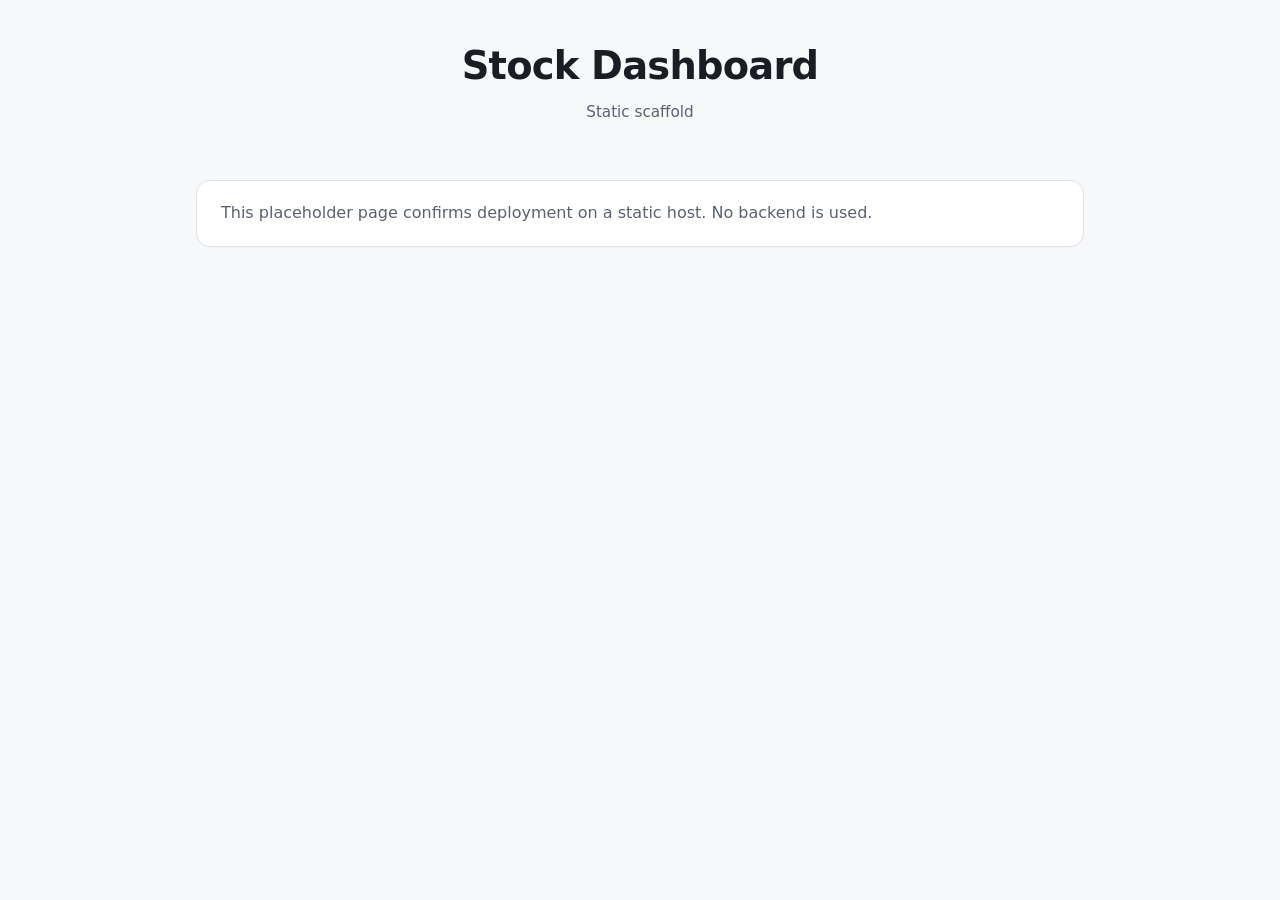
==== index.html @ f78e385e "feat: consolidate worktree artifacts into hermes branch" ====
<!doctype html>
<html lang="en-US">
  <head>
    <meta charset="utf-8" />
    <meta name="viewport" content="width=device-width, initial-scale=1" />
    <title>Stock Dashboard</title>
    <link rel="stylesheet" href="style.css" />
  </head>
  <body>
    <header class="masthead">
      <h1>Stock Dashboard</h1>
      <p class="subtitle">Static scaffold</p>
    </header>

    <main class="container">
      <section class="card">
        <p class="placeholder">
          This placeholder page confirms deployment on a static host. No backend is used.
        </p>
      </section>
    </main>

    <script src="app.js"></script>
  </body>
</html>
---- style.css ----
:root {
  --bg: #f6f8fa;
  --text: #1a1d23;
  --subtle: #5a6270;
  --muted: #9ca3af;
  --line: #dde2e8;
  --accent: #2563eb;
  --accent-2: #0ea5e9;
}

* {
  box-sizing: border-box;
}

html,
body {
  margin: 0;
  padding: 0;
}

body {
  font-family: ui-sans-serif, system-ui, -apple-system, Segoe UI, Roboto, Helvetica, Arial, "Apple Color Emoji", "Segoe UI Emoji";
  background: var(--bg);
  color: var(--text);
  line-height: 1.55;
}

.masthead {
  padding: 2.25rem 1rem 1.5rem;
  text-align: center;
}

.masthead h1 {
  margin: 0;
  font-size: clamp(1.6rem, 4vw, 2.4rem);
  letter-spacing: -0.02em;
}

.subtitle {
  margin-top: 0.35rem;
  color: var(--subtle);
  font-size: 0.95rem;
}

.container {
  padding: 1rem 1rem 3.5rem;
  max-width: 920px;
  margin: 0 auto;
}

.card {
  background: #ffffff;
  border: 1px solid var(--line);
  border-radius: 14px;
  padding: 1.25rem 1.5rem;
  box-shadow: 0 1px 0 rgba(0, 0, 0, 0.02);
}

.placeholder {
  color: var(--subtle);
  margin: 0;
}

@media (prefers-color-scheme: dark) {
  :root {
    --bg: #0b0f14;
    --text: #e6e8ee;
    --subtle: #b8c0cc;
    --muted: #7a8697;
    --line: #1c2430;
    --accent: #60a5fa;
    --accent-2: #22d3ee;
  }

  .card {
    background: #0f131a;
  }
}
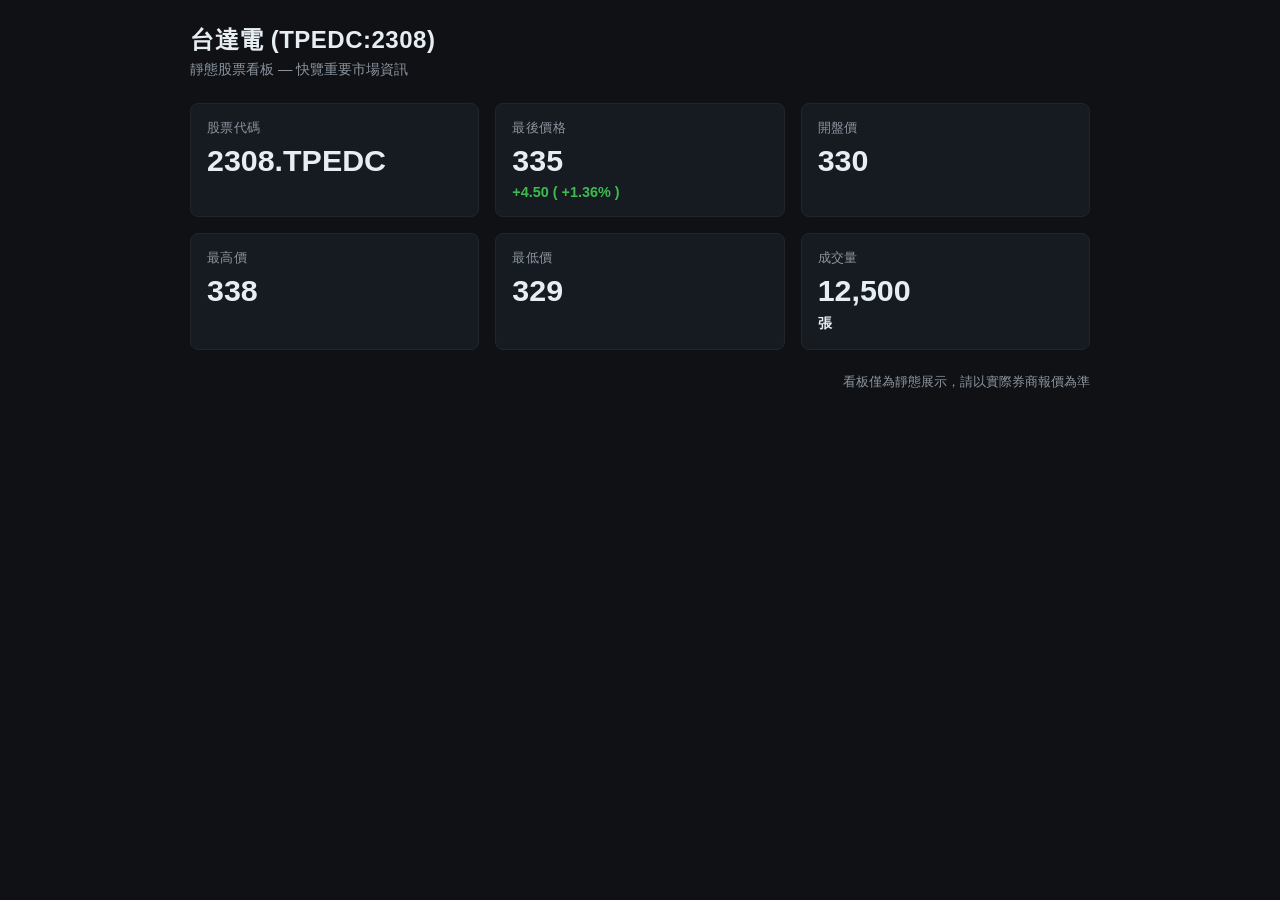
==== commit 94c6f9b3: "feat: add TPEDC:2308 stock dashboard with clean CSS" ====
--- a/index.html
+++ b/index.html
@@ -1,25 +1,146 @@
-<!doctype html>
-<html lang="en-US">
-  <head>
-    <meta charset="utf-8" />
-    <meta name="viewport" content="width=device-width, initial-scale=1" />
-    <title>Stock Dashboard</title>
-    <link rel="stylesheet" href="style.css" />
-  </head>
-  <body>
-    <header class="masthead">
-      <h1>Stock Dashboard</h1>
-      <p class="subtitle">Static scaffold</p>
+<!DOCTYPE html>
+<html lang="zh-Hant">
+<head>
+  <meta charset="UTF-8" />
+  <meta name="viewport" content="width=device-width, initial-scale=1" />
+  <title>TPEDC:2308 — 台達電股票看板</title>
+  <style>
+    :root {
+      --bg: #0f1115;
+      --card: #161b22;
+      --border: #21262d;
+      --fg: #e6edf3;
+      --muted: #8b949e;
+      --accent: #2f81f7;
+      --positive: #3fb950;
+      --negative: #f85149;
+    }
+
+    * {
+      margin: 0;
+      padding: 0;
+      box-sizing: border-box;
+    }
+
+    body {
+      background: var(--bg);
+      color: var(--fg);
+      font-family: -apple-system, BlinkMacSystemFont, "Segoe UI", "Noto Sans TC", "Microsoft JhengHei", sans-serif;
+      padding: 24px;
+    }
+
+    .container {
+      max-width: 900px;
+      margin: 0 auto;
+    }
+
+    header {
+      margin-bottom: 24px;
+    }
+
+    h1 {
+      font-size: 1.5rem;
+      letter-spacing: 0.5px;
+    }
+
+    .subtitle {
+      color: var(--muted);
+      font-size: 0.9rem;
+      margin-top: 4px;
+    }
+
+    .grid {
+      display: grid;
+      grid-template-columns: repeat(auto-fit, minmax(240px, 1fr));
+      gap: 16px;
+    }
+
+    .card {
+      background: var(--card);
+      border: 1px solid var(--border);
+      border-radius: 8px;
+      padding: 16px;
+    }
+
+    .label {
+      color: var(--muted);
+      font-size: 0.8rem;
+      text-transform: uppercase;
+      letter-spacing: 0.4px;
+    }
+
+    .value {
+      font-size: 1.9rem;
+      font-weight: 700;
+      margin-top: 6px;
+    }
+
+    .delta {
+      font-size: 0.9rem;
+      margin-top: 6px;
+      font-weight: 600;
+    }
+
+    .delta.up {
+      color: var(--positive);
+    }
+
+    .delta.down {
+      color: var(--negative);
+    }
+
+    footer {
+      margin-top: 24px;
+      color: var(--muted);
+      font-size: 0.8rem;
+      text-align: right;
+    }
+  </style>
+</head>
+<body>
+  <main class="container">
+    <header>
+      <h1>台達電 (TPEDC:2308)</h1>
+      <p class="subtitle">靜態股票看板 — 快覽重要市場資訊</p>
     </header>
 
-    <main class="container">
-      <section class="card">
-        <p class="placeholder">
-          This placeholder page confirms deployment on a static host. No backend is used.
-        </p>
-      </section>
-    </main>
+    <section class="grid" aria-label="基本資訊">
+      <div class="card">
+        <div class="label">股票代碼</div>
+        <div class="value">2308.TPEDC</div>
+      </div>
 
-    <script src="app.js"></script>
-  </body>
+      <div class="card">
+        <div class="label">最後價格</div>
+        <div class="value">335</div>
+        <div class="delta up">+4.50 ( +1.36% )</div>
+      </div>
+
+      <div class="card">
+        <div class="label">開盤價</div>
+        <div class="value">330</div>
+      </div>
+
+      <div class="card">
+        <div class="label">最高價</div>
+        <div class="value">338</div>
+      </div>
+
+      <div class="card">
+        <div class="label">最低價</div>
+        <div class="value">329</div>
+      </div>
+
+      <div class="card">
+        <div class="label">成交量</div>
+        <div class="value">12,500</div>
+        <div class="delta">張</div>
+      </div>
+    </section>
+
+    <footer>
+      看板僅為靜態展示，請以實際券商報價為準
+    </footer>
+  </main>
+</body>
 </html>
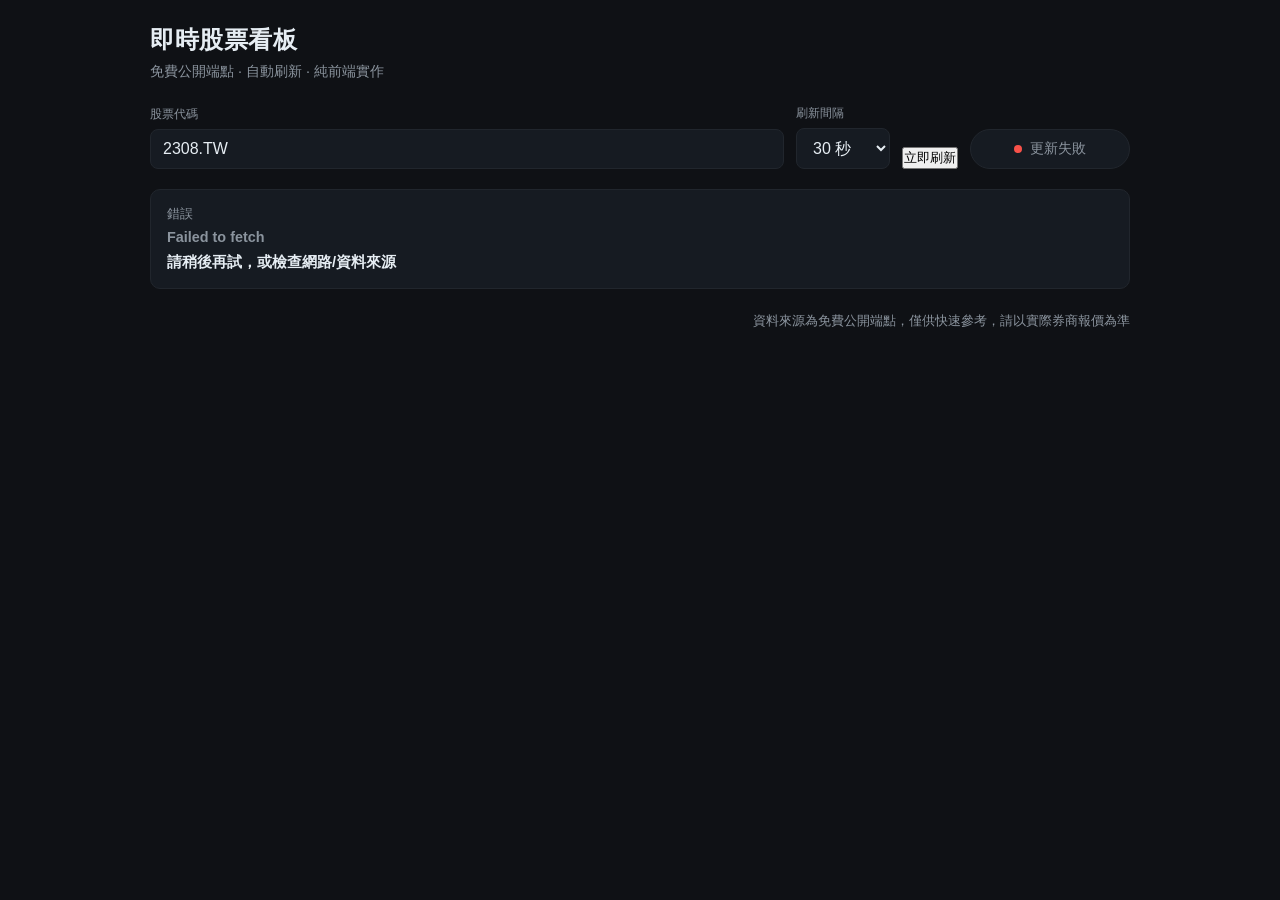
==== commit 7666f1eb: "feat: add live stock quotes and auto refresh to stock board - support pure frontend Yahoo Finance v8" ====
--- a/index.html
+++ b/index.html
@@ -3,7 +3,7 @@
 <head>
   <meta charset="UTF-8" />
   <meta name="viewport" content="width=device-width, initial-scale=1" />
-  <title>TPEDC:2308 — 台達電股票看板</title>
+  <title>即時股票看板</title>
   <style>
     :root {
       --bg: #0f1115;
@@ -30,7 +30,7 @@
     }
 
     .container {
-      max-width: 900px;
+      max-width: 980px;
       margin: 0 auto;
     }
 
@@ -46,39 +46,108 @@
     .subtitle {
       color: var(--muted);
       font-size: 0.9rem;
-      margin-top: 4px;
+      margin-top: 6px;
+    }
+
+    .toolbar {
+      display: grid;
+      grid-template-columns: 1fr auto auto auto;
+      gap: 12px;
+      align-items: end;
+      margin: 16px 0 20px;
+    }
+
+    @media (max-width: 720px) {
+      .toolbar {
+        grid-template-columns: 1fr;
+      }
+    }
+
+    .field {
+      display: flex;
+      flex-direction: column;
+      gap: 6px;
+    }
+
+    .field label {
+      color: var(--muted);
+      font-size: 0.78rem;
+    }
+
+    .field input,
+    .field select {
+      background: var(--card);
+      color: var(--fg);
+      border: 1px solid var(--border);
+      border-radius: 8px;
+      padding: 10px 12px;
+      font: inherit;
+    }
+
+    .pill {
+      display: inline-flex;
+      align-items: center;
+      gap: 8px;
+      background: var(--card);
+      border: 1px solid var(--border);
+      border-radius: 999px;
+      padding: 10px 14px;
+      font-size: 0.85rem;
+      color: var(--muted);
+      min-width: 160px;
+      justify-content: center;
+    }
+
+    .pill .dot {
+      width: 8px;
+      height: 8px;
+      border-radius: 50%;
+      background: var(--muted);
+    }
+
+    .pill.ok .dot {
+      background: var(--positive);
+    }
+
+    .pill.err .dot {
+      background: var(--negative);
     }
 
     .grid {
       display: grid;
-      grid-template-columns: repeat(auto-fit, minmax(240px, 1fr));
+      grid-template-columns: repeat(auto-fit, minmax(220px, 1fr));
       gap: 16px;
     }
 
     .card {
       background: var(--card);
       border: 1px solid var(--border);
-      border-radius: 8px;
+      border-radius: 10px;
       padding: 16px;
+      transition: transform .08s ease;
+    }
+
+    .card.loading {
+      opacity: .85;
     }
 
     .label {
       color: var(--muted);
       font-size: 0.8rem;
-      text-transform: uppercase;
-      letter-spacing: 0.4px;
+      letter-spacing: 0.3px;
     }
 
     .value {
       font-size: 1.9rem;
+      font-weight: 800;
+      margin-top: 6px;
+      word-break: break-word;
+    }
+
+    .delta {
+      font-size: 0.92rem;
+      margin-top: 8px;
       font-weight: 700;
-      margin-top: 6px;
-    }
-
-    .delta {
-      font-size: 0.9rem;
-      margin-top: 6px;
-      font-weight: 600;
     }
 
     .delta.up {
@@ -87,6 +156,11 @@
 
     .delta.down {
       color: var(--negative);
+    }
+
+    .empty {
+      color: var(--muted);
+      font-size: 0.9rem;
     }
 
     footer {
@@ -100,47 +174,252 @@
 <body>
   <main class="container">
     <header>
-      <h1>台達電 (TPEDC:2308)</h1>
-      <p class="subtitle">靜態股票看板 — 快覽重要市場資訊</p>
+      <h1>即時股票看板</h1>
+      <p class="subtitle">免費公開端點 · 自動刷新 · 純前端實作</p>
     </header>
 
-    <section class="grid" aria-label="基本資訊">
-      <div class="card">
-        <div class="label">股票代碼</div>
-        <div class="value">2308.TPEDC</div>
+    <section class="toolbar" aria-label="控制列">
+      <div class="field">
+        <label for="symbol">股票代碼</label>
+        <input id="symbol" type="text" value="2308.TW" placeholder="例如 2330.TW、AAPL" />
       </div>
 
-      <div class="card">
-        <div class="label">最後價格</div>
-        <div class="value">335</div>
-        <div class="delta up">+4.50 ( +1.36% )</div>
+      <div class="field">
+        <label for="interval">刷新間隔</label>
+        <select id="interval">
+          <option value="10000">10 秒</option>
+          <option value="30000" selected>30 秒</option>
+          <option value="60000">60 秒</option>
+          <option value="120000">120 秒</option>
+          <option value="300000">300 秒</option>
+        </select>
       </div>
 
-      <div class="card">
-        <div class="label">開盤價</div>
-        <div class="value">330</div>
-      </div>
-
-      <div class="card">
-        <div class="label">最高價</div>
-        <div class="value">338</div>
-      </div>
-
-      <div class="card">
-        <div class="label">最低價</div>
-        <div class="value">329</div>
-      </div>
-
-      <div class="card">
-        <div class="label">成交量</div>
-        <div class="value">12,500</div>
-        <div class="delta">張</div>
+      <button id="refreshNow" type="button">立即刷新</button>
+
+      <div id="status" class="pill" title="更新狀態">
+        <span class="dot"></span>
+        <span id="statusText">初始化</span>
       </div>
     </section>
 
+    <section class="grid" id="quotes" aria-label="股票資訊" aria-live="polite">
+      <div class="card loading">
+        <div class="label">狀態</div>
+        <div class="value empty">載入中…</div>
+        <div class="delta" id="loadMsg">首次取得報價中</div>
+      </div>
+    </section>
+
     <footer>
-      看板僅為靜態展示，請以實際券商報價為準
+      資料來源為免費公開端點，僅供快速參考，請以實際券商報價為準
     </footer>
   </main>
+
+  <script>
+    const qs = (sel, ctx = document) => ctx.querySelector(sel);
+    const qsa = (sel, ctx = document) => [...ctx.querySelectorAll(sel)];
+
+    const state = {
+      symbol: '2308.TW',
+      timer: null,
+      updatedAt: null,
+    };
+
+    const $symbol = qs('#symbol');
+    const $interval = qs('#interval');
+    const $refreshNow = qs('#refreshNow');
+    const $status = qs('#status');
+    const $statusText = qs('#statusText');
+    const $quotes = qs('#quotes');
+    const $loadMsg = qs('#loadMsg');
+
+    function setStatus(kind, text) {
+      $status.classList.remove('ok', 'err');
+      if (kind) $status.classList.add(kind);
+      $statusText.textContent = text;
+    }
+
+    function storage(key, value) {
+      try {
+        if (typeof value === 'undefined') {
+          const raw = localStorage.getItem(key);
+          return raw ? JSON.parse(raw) : null;
+        }
+        localStorage.setItem(key, JSON.stringify(value));
+      } catch (_err) {
+        // ignore private mode / storage unavailable
+      }
+    }
+
+    function symbolNormalize(sym) {
+      const raw = String(sym || '').trim();
+      if (!raw) return '2308.TW';
+      const upper = raw.toUpperCase();
+      if (/^\d{4}$/.test(upper)) return upper + '.TW';
+      return upper;
+    }
+
+    function n(n, fallback = '--') {
+      if (n === null || n === undefined || Number.isNaN(n)) return fallback;
+      if (Number.isInteger(n)) return n.toLocaleString('zh-TW');
+      return n.toLocaleString('zh-TW', { maximumFractionDigits: 2 });
+    }
+
+    function pct(n) {
+      if (n === null || n === undefined || Number.isNaN(n)) return '--';
+      const sign = n > 0 ? '+' : '';
+      return `${sign}${n.toFixed(2)}%`;
+    }
+
+    function deltaClass(n) {
+      if (n === null || n === undefined || Number.isNaN(n)) return '';
+      return n > 0 ? 'up' : n < 0 ? 'down' : '';
+    }
+
+    function timeLabel(ms) {
+      if (!ms) return '--';
+      const d = new Date(ms);
+      const pad = (v) => String(v).padStart(2, '0');
+      return `${d.getFullYear()}-${pad(d.getMonth() + 1)}-${pad(d.getDate())} ${pad(d.getHours())}:${pad(d.getMinutes())}:${pad(d.getSeconds())}`;
+    }
+
+    function card(label, valueHtml, extraHtml = '', isLoading = false) {
+      const cardEl = document.createElement('div');
+      cardEl.className = 'card' + (isLoading ? ' loading' : '');
+      cardEl.innerHTML = `
+        <div class="label">${label}</div>
+        <div class="value" id="${label}-value">${valueHtml}</div>
+        ${extraHtml ? `<div class="delta">${extraHtml}</div>` : ''}
+      `;
+      return cardEl;
+    }
+
+    function renderError(err) {
+      qsa('.card', $quotes).forEach(el => el.remove());
+      const label = document.createElement('div');
+      label.className = 'label';
+      label.textContent = '錯誤';
+      const value = document.createElement('div');
+      value.className = 'value empty';
+      value.textContent = err.message || '讀取失敗';
+      const delta = document.createElement('div');
+      delta.className = 'delta';
+      delta.textContent = '請稍後再試，或檢查網路/資料來源';
+      const wrap = document.createElement('div');
+      wrap.className = 'card';
+      wrap.appendChild(label);
+      wrap.appendChild(value);
+      wrap.appendChild(delta);
+      $quotes.appendChild(wrap);
+    }
+
+    function render(data) {
+      qsa('.card', $quotes).forEach(el => el.remove());
+      const q = data?.quoteResponse?.result?.[0];
+      if (!q) {
+        renderError(new Error('找不到報價結果'));
+        return;
+      }
+
+      const price = q.regularMarketPrice ?? q.previousClose ?? null;
+      const change = q.regularMarketChange ?? null;
+      const changePct = q.regularMarketChangePercent ?? null;
+      const prev = q.previousClose ?? null;
+      const open = q.regularMarketOpen ?? null;
+      const high = q.regularMarketDayHigh ?? q.regularMarketHigh ?? null;
+      const low = q.regularMarketDayLow ?? q.regularMarketLow ?? null;
+      const volume = q.regularMarketVolume ?? null;
+      const time = q.regularMarketTime ? q.regularMarketTime * 1000 : null;
+
+      $quotes.appendChild(card('股票代碼', data.symbol || state.symbol, '', false));
+      $quotes.appendChild(card('最後價格', n(price, '--'), changeHtml(change, changePct), false));
+      if (open !== null) $quotes.appendChild(card('開盤價', n(open), '', false));
+      if (high !== null) $quotes.appendChild(card('最高價', n(high), '', false));
+      if (low !== null) $quotes.appendChild(card('最低價', n(low), '', false));
+      if (volume !== null) $quotes.appendChild(card('成交量', n(volume) + ' 張', '', false));
+      if (time) {
+        $quotes.appendChild(card('報價時間', timeLabel(time), '', false));
+      }
+
+      const updatedLabel = document.createElement('div');
+      updatedLabel.className = 'card';
+      updatedLabel.innerHTML = `<div class="label">最後更新</div><div class="value empty">${timeLabel(time)}</div>`;
+      $quotes.appendChild(updatedLabel);
+    }
+
+    function changeHtml(raw, pctVal) {
+      if (raw === null || raw === undefined || Number.isNaN(raw) || pctVal === null || Number.isNaN(pctVal)) return '--';
+      const cls = deltaClass(pctVal);
+      return `<span class="delta ${cls}" aria-label="${pct(pctVal)}">${raw >= 0 ? '+' : ''}${n(raw)} ( ${pct(pctVal)} )</span>`;
+    }
+
+    async function fetchStock(symbol) {
+      const url = `https://query1.finance.yahoo.com/v8/finance/chart/${encodeURIComponent(symbol)}?interval=1d&range=2d&lang=zh-Hant-TW&region=TW`;
+      const res = await fetch(url, { mode: 'cors' });
+      if (!res.ok) throw new Error(`HTTP ${res.status}: ${res.statusText}`);
+      const text = await res.text();
+      return JSON.parse(text);
+    }
+
+    async function load(symbol) {
+      state.symbol = symbolNormalize(symbol);
+      $quotes.innerHTML = '<div class="card loading"><div class="value empty">載入中…</div></div>';
+      setStatus('', '更新中');
+      try {
+        const data = await fetchStock(state.symbol);
+        render(data);
+        state.updatedAt = Date.now();
+        setStatus('ok', `已更新 ${timeLabel(state.updatedAt).split(' ')[1]}`);
+      } catch (err) {
+        console.error(err);
+        setStatus('err', '更新失敗');
+        renderError(err instanceof Error ? err : new Error(String(err)));
+      }
+    }
+
+    async function refresh() {
+      await load($symbol.value);
+    }
+
+    function schedule(ms) {
+      if (state.timer) clearInterval(state.timer);
+      state.timer = setInterval(refresh, ms);
+    }
+
+    function bind() {
+      $symbol.value = storage('symbol') || '2308.TW';
+      const savedInterval = storage('interval');
+      if (savedInterval && [...$interval.options].some(o => Number(o.value) === Number(savedInterval))) {
+        $interval.value = String(savedInterval);
+      }
+
+      const next = async () => {
+        storage('symbol', $symbol.value);
+        if (state.timer) clearInterval(state.timer);
+        schedule(Number($interval.value));
+        const sym = symbolNormalize($symbol.value);
+        storage('symbol', sym);
+        await refresh();
+      };
+
+      $symbol.addEventListener('change', next);
+      $symbol.addEventListener('keydown', (e) => {
+        if (e.key === 'Enter') next();
+      });
+      $interval.addEventListener('change', () => {
+        storage('interval', Number($interval.value));
+        schedule(Number($interval.value));
+      });
+      $refreshNow.addEventListener('click', () => refresh());
+
+      const sym = symbolNormalize($symbol.value);
+      storage('symbol', sym);
+      schedule(Number($interval.value));
+      refresh();
+    }
+
+    bind();
+  </script>
 </body>
 </html>
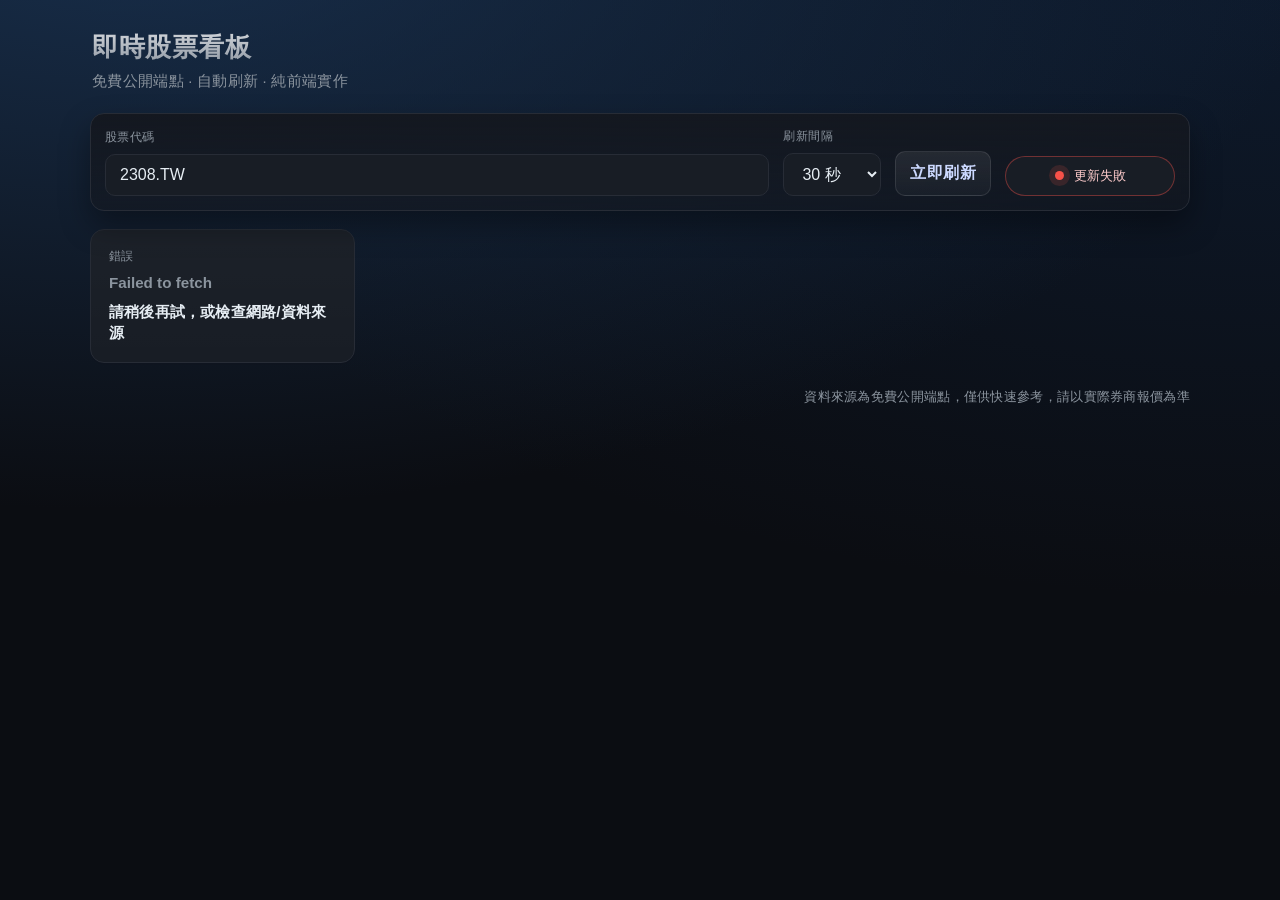
==== commit 38409a75: "feat: add TWSE stock info fallback for index page" ====
--- a/index.html
+++ b/index.html
@@ -6,14 +6,23 @@
   <title>即時股票看板</title>
   <style>
     :root {
-      --bg: #0f1115;
-      --card: #161b22;
-      --border: #21262d;
+      --bg: #0b0d12;
+      --surface: #181d25;
+      --surface-2: #1f2530;
+      --border: #272c36;
+      --border-subtle: #1e232a;
       --fg: #e6edf3;
+      --fg-secondary: #c9d1d9;
       --muted: #8b949e;
       --accent: #2f81f7;
+      --accent-2: #388bfd33;
       --positive: #3fb950;
       --negative: #f85149;
+      --shadow: 0 14px 30px rgba(0, 0, 0, .35);
+      --radius: 14px;
+      --radius-sm: 10px;
+      --max-width: 1100px;
+      --gap: 14px;
     }
 
     * {
@@ -22,132 +31,223 @@
       box-sizing: border-box;
     }
 
+    html {
+      scroll-behavior: smooth;
+    }
+
     body {
-      background: var(--bg);
+      background:
+        radial-gradient(1200px 600px at 10% -10%, #1b375acc, transparent),
+        radial-gradient(1200px 600px at 100% 0%, #12335f55, transparent),
+        var(--bg);
       color: var(--fg);
       font-family: -apple-system, BlinkMacSystemFont, "Segoe UI", "Noto Sans TC", "Microsoft JhengHei", sans-serif;
-      padding: 24px;
+      padding: 22px;
+      min-height: 100dvh;
     }
 
     .container {
-      max-width: 980px;
+      max-width: var(--max-width);
       margin: 0 auto;
     }
 
     header {
-      margin-bottom: 24px;
+      margin: 10px 2px 22px;
     }
 
     h1 {
-      font-size: 1.5rem;
-      letter-spacing: 0.5px;
+      font-size: 1.6rem;
+      line-height: 1.25;
+      letter-spacing: 0.6px;
+      background: linear-gradient(180deg, #ffffffcc, #ffffff88);
+      -webkit-background-clip: text;
+      background-clip: text;
+      color: transparent;
     }
 
     .subtitle {
       color: var(--muted);
-      font-size: 0.9rem;
-      margin-top: 6px;
+      font-size: 0.92rem;
+      margin-top: 8px;
+      letter-spacing: 0.3px;
     }
 
     .toolbar {
       display: grid;
-      grid-template-columns: 1fr auto auto auto;
-      gap: 12px;
+      grid-template-columns: 1.1fr repeat(2, auto) auto;
+      gap: var(--gap);
       align-items: end;
-      margin: 16px 0 20px;
-    }
-
-    @media (max-width: 720px) {
+      margin: 18px 0 18px;
+      padding: 14px;
+      background: linear-gradient(180deg, #141820, #14182099);
+      border: 1px solid var(--border);
+      border-radius: var(--radius);
+      box-shadow: var(--shadow);
+      backdrop-filter: blur(4px);
+    }
+
+    @media (max-width: 820px) {
+      body { padding: 14px; }
+      .toolbar {
+        grid-template-columns: 1fr 1fr;
+      }
+      .toolbar :nth-child(1) { grid-column: 1 / -1; }
+      .toolbar :nth-child(2) { grid-column: 1; }
+      .toolbar :nth-child(3) { grid-column: 1; }
+      .toolbar :nth-child(4) { grid-column: 1 / -1; justify-self: start; }
+    }
+
+    @media (max-width: 420px) {
       .toolbar {
         grid-template-columns: 1fr;
       }
+      .toolbar > * { grid-column: 1 / -1; }
     }
 
     .field {
       display: flex;
       flex-direction: column;
-      gap: 6px;
+      gap: 8px;
     }
 
     .field label {
       color: var(--muted);
-      font-size: 0.78rem;
+      font-size: 0.75rem;
+      letter-spacing: 0.4px;
+      text-transform: uppercase;
     }
 
     .field input,
     .field select {
-      background: var(--card);
+      background: var(--surface);
       color: var(--fg);
       border: 1px solid var(--border);
-      border-radius: 8px;
-      padding: 10px 12px;
+      border-radius: var(--radius-sm);
+      padding: 11px 14px;
       font: inherit;
+      min-width: 0;
+      outline: none;
+      transition: .15s border-color, .15s box-shadow, .15s background;
+    }
+
+    .field input::placeholder {
+      color: var(--muted);
+      opacity: .85;
+    }
+
+    .field input:focus,
+    .field select:focus {
+      border-color: #ffffff30;
+      box-shadow: 0 0 0 4px var(--accent-2);
+      background: #1a2030;
     }
 
     .pill {
       display: inline-flex;
       align-items: center;
-      gap: 8px;
-      background: var(--card);
+      gap: 10px;
+      background: var(--surface);
       border: 1px solid var(--border);
       border-radius: 999px;
       padding: 10px 14px;
-      font-size: 0.85rem;
+      font-size: 0.84rem;
       color: var(--muted);
-      min-width: 160px;
+      min-width: 170px;
       justify-content: center;
+      user-select: none;
+      white-space: nowrap;
+      transition: .2s border-color, .2s color;
     }
 
     .pill .dot {
-      width: 8px;
-      height: 8px;
+      width: 9px;
+      height: 9px;
       border-radius: 50%;
       background: var(--muted);
-    }
-
+      box-shadow: 0 0 0 3px transparent;
+      transition: .3s background, .3s box-shadow;
+    }
+
+    .pill.ok {
+      color: #ccf1cc;
+      border-color: #3fb95066;
+    }
     .pill.ok .dot {
       background: var(--positive);
-    }
-
+      box-shadow: 0 0 0 6px #3fb95025;
+    }
+
+    .pill.err {
+      color: #ffcccc;
+      border-color: #f8514966;
+    }
     .pill.err .dot {
       background: var(--negative);
+      box-shadow: 0 0 0 6px #f8514925;
     }
 
     .grid {
       display: grid;
-      grid-template-columns: repeat(auto-fit, minmax(220px, 1fr));
-      gap: 16px;
+      grid-template-columns: repeat(4, minmax(0, 1fr));
+      gap: var(--gap);
+    }
+
+    @media (max-width: 960px) {
+      .grid { grid-template-columns: repeat(2, minmax(0, 1fr)); }
+    }
+
+    @media (max-width: 520px) {
+      .grid { grid-template-columns: 1fr; }
     }
 
     .card {
-      background: var(--card);
+      background:
+        linear-gradient(180deg, #ffffff05, transparent),
+        var(--surface);
       border: 1px solid var(--border);
-      border-radius: 10px;
-      padding: 16px;
-      transition: transform .08s ease;
+      border-radius: var(--radius);
+      padding: 18px;
+      transition: transform .15s ease, .15s box-shadow, .15s border-color;
+      box-shadow: 0 2px 0 #00000008;
+    }
+
+    .card:hover {
+      transform: translateY(-2px);
+      border-color: #ffffff18;
+      box-shadow: 0 18px 28px rgba(0, 0, 0, .55);
     }
 
     .card.loading {
-      opacity: .85;
+      opacity: .95;
+      animation: breathe 2s ease-in-out infinite;
+    }
+
+    @keyframes breathe {
+      0% { box-shadow: 0 0 0 0px #2f81f700, 0 2px 0 #00000008; }
+      50% { box-shadow: 0 0 0 10px #2f81f7111, 0 2px 0 #00000008; }
+      100% { box-shadow: 0 0 0 0px #2f81f700, 0 2px 0 #00000008; }
     }
 
     .label {
       color: var(--muted);
-      font-size: 0.8rem;
-      letter-spacing: 0.3px;
+      font-size: 0.78rem;
+      letter-spacing: 0.4px;
+      text-transform: uppercase;
     }
 
     .value {
-      font-size: 1.9rem;
+      font-size: 2rem;
       font-weight: 800;
-      margin-top: 6px;
+      margin-top: 10px;
       word-break: break-word;
+      line-height: 1.1;
     }
 
     .delta {
-      font-size: 0.92rem;
-      margin-top: 8px;
+      font-size: 0.95rem;
+      margin-top: 10px;
       font-weight: 700;
+      letter-spacing: 0.2px;
     }
 
     .delta.up {
@@ -160,14 +260,42 @@
 
     .empty {
       color: var(--muted);
-      font-size: 0.9rem;
+      font-size: 0.95rem;
+    }
+
+    button[type="button"]#refreshNow {
+      appearance: none;
+      background: linear-gradient(180deg, #ffffff14, #ffffff08);
+      color: #ccd9ffff;
+      border: 1px solid #ffffff1a;
+      border-radius: var(--radius-sm);
+      padding: 11px 14px;
+      font: inherit;
+      font-weight: 650;
+      letter-spacing: .4px;
+      cursor: pointer;
+      min-height: 44px;
+      transition: .15s border-color, .15s box-shadow, .15s background, .15s transform;
+    }
+
+    button[type="button"]#refreshNow:hover {
+      border-color: #ffffff33;
+      background: linear-gradient(180deg, #ffffff1a, #ffffff0f);
+      transform: translateY(-1px);
+      box-shadow: 0 10px 20px #00000050;
+    }
+
+    button[type="button"]#refreshNow:active {
+      transform: translateY(0);
+      box-shadow: 0 4px 0 #ffffff08;
     }
 
     footer {
-      margin-top: 24px;
+      margin-top: 26px;
       color: var(--muted);
       font-size: 0.8rem;
       text-align: right;
+      letter-spacing: 0.3px;
     }
   </style>
 </head>
@@ -355,11 +483,62 @@
     }
 
     async function fetchStock(symbol) {
-      const url = `https://query1.finance.yahoo.com/v8/finance/chart/${encodeURIComponent(symbol)}?interval=1d&range=2d&lang=zh-Hant-TW&region=TW`;
-      const res = await fetch(url, { mode: 'cors' });
-      if (!res.ok) throw new Error(`HTTP ${res.status}: ${res.statusText}`);
-      const text = await res.text();
-      return JSON.parse(text);
+      const sym = symbolNormalize(symbol);
+      const q1 = `https://query1.finance.yahoo.com/v8/finance/chart/${encodeURIComponent(sym)}?interval=1d&range=2d&lang=zh-Hant-TW&region=TW`;
+      const q2 = `https://query2.finance.yahoo.com/v8/finance/chart/${encodeURIComponent(sym)}?interval=1d&range=2d&lang=zh-Hant-TW&region=TW`;
+      let lastErr;
+      for (const url of [q1, q2]) {
+        try {
+          const res = await fetch(url, { mode: 'cors' });
+          if (res.status === 429) {
+            lastErr = new Error('資料來源暫時限制請求 (429)，正在嘗試備援來源...');
+            continue;
+          }
+          if (!res.ok) throw new Error(`HTTP ${res.status}: ${res.statusText}`);
+          const text = await res.text();
+          return JSON.parse(text);
+        } catch (err) {
+          lastErr = err instanceof Error ? err : new Error(String(err));
+        }
+      }
+
+      if (/^\d{4}(?:\.TW)?$/i.test(sym)) {
+        const ch = sym.replace(/^(\d{4}).*$/, '$1.tw');
+        const twUrl = `https://mis.twse.com.tw/stock/api/getStockInfo.jsp?ex_ch=tse_${ch}&json=1&delay=0`;
+        try {
+          const res = await fetch(twUrl, { mode: 'cors' });
+          if (res.ok) {
+            const text = await res.text();
+            const data = JSON.parse(text);
+            const row = data?.msgArray?.[0];
+            if (row) {
+              return {
+                chart: {
+                  result: [
+                    {
+                      meta: {
+                        symbol: sym,
+                        regularMarketPrice: Number(row.z || row.pz || 'NaN'),
+                        previousClose: Number(row.y || 'NaN'),
+                        regularMarketOpen: Number(row.o || 'NaN'),
+                        regularMarketDayHigh: Number(row.h || 'NaN'),
+                        regularMarketDayLow: Number(row.l || 'NaN'),
+                        regularMarketVolume: Number(row.v || 'NaN'),
+                        regularMarketTime: Number(row.tlong || 0) || Date.now(),
+                      },
+                    },
+                  ],
+                  error: null,
+                },
+              };
+            }
+          }
+        } catch (_) {
+          // fall through to lastErr
+        }
+      }
+
+      throw lastErr || new Error('讀取失敗');
     }
 
     async function load(symbol) {
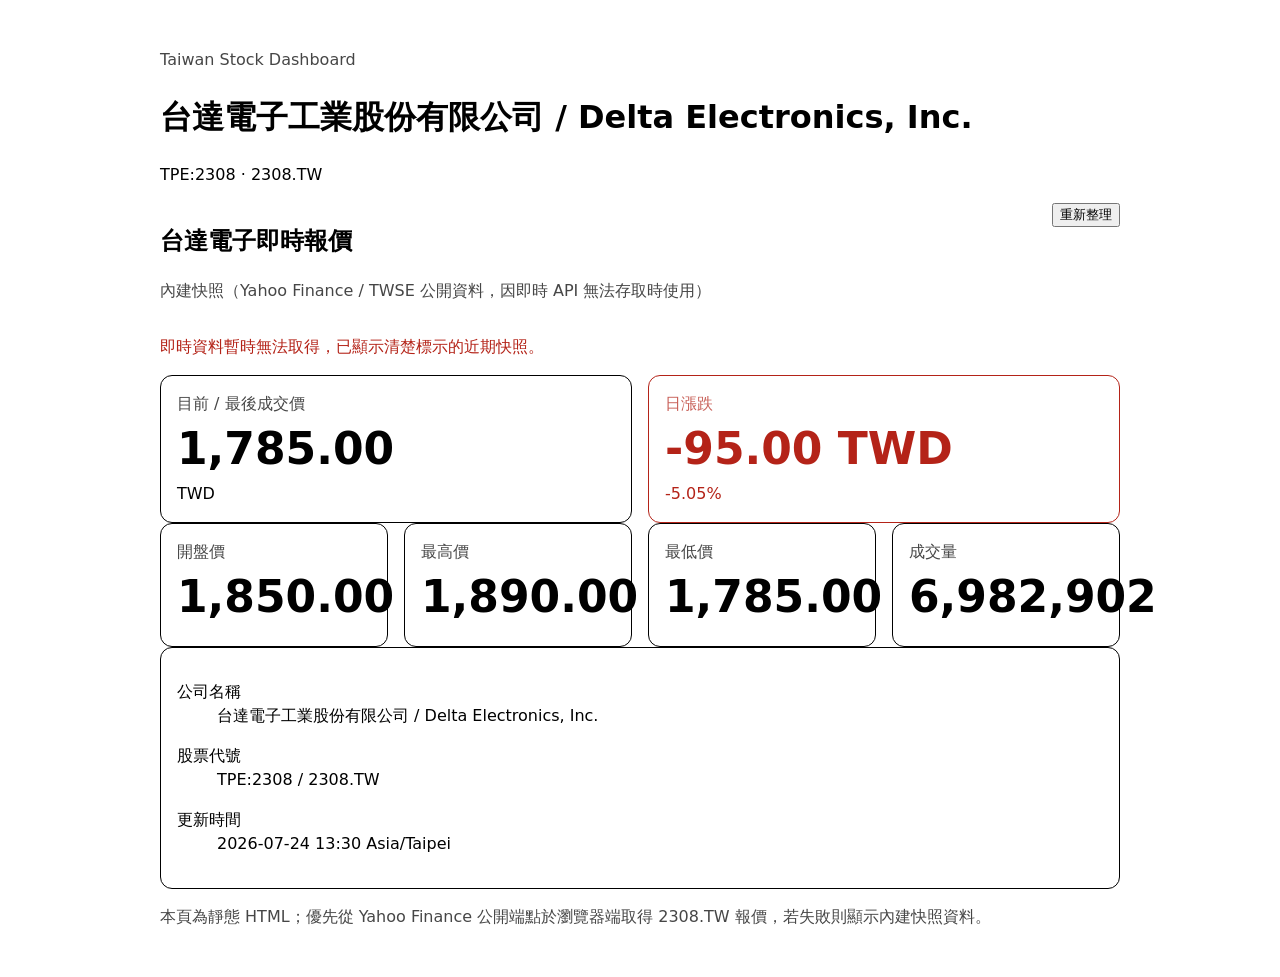
==== commit 53ee424c: "feat: add Delta Electronics stock dashboard" ====
--- a/index.html
+++ b/index.html
@@ -1,604 +1,94 @@
-<!DOCTYPE html>
+<!doctype html>
 <html lang="zh-Hant">
-<head>
-  <meta charset="UTF-8" />
-  <meta name="viewport" content="width=device-width, initial-scale=1" />
-  <title>即時股票看板</title>
-  <style>
-    :root {
-      --bg: #0b0d12;
-      --surface: #181d25;
-      --surface-2: #1f2530;
-      --border: #272c36;
-      --border-subtle: #1e232a;
-      --fg: #e6edf3;
-      --fg-secondary: #c9d1d9;
-      --muted: #8b949e;
-      --accent: #2f81f7;
-      --accent-2: #388bfd33;
-      --positive: #3fb950;
-      --negative: #f85149;
-      --shadow: 0 14px 30px rgba(0, 0, 0, .35);
-      --radius: 14px;
-      --radius-sm: 10px;
-      --max-width: 1100px;
-      --gap: 14px;
-    }
-
-    * {
-      margin: 0;
-      padding: 0;
-      box-sizing: border-box;
-    }
-
-    html {
-      scroll-behavior: smooth;
-    }
-
-    body {
-      background:
-        radial-gradient(1200px 600px at 10% -10%, #1b375acc, transparent),
-        radial-gradient(1200px 600px at 100% 0%, #12335f55, transparent),
-        var(--bg);
-      color: var(--fg);
-      font-family: -apple-system, BlinkMacSystemFont, "Segoe UI", "Noto Sans TC", "Microsoft JhengHei", sans-serif;
-      padding: 22px;
-      min-height: 100dvh;
-    }
-
-    .container {
-      max-width: var(--max-width);
-      margin: 0 auto;
-    }
-
-    header {
-      margin: 10px 2px 22px;
-    }
-
-    h1 {
-      font-size: 1.6rem;
-      line-height: 1.25;
-      letter-spacing: 0.6px;
-      background: linear-gradient(180deg, #ffffffcc, #ffffff88);
-      -webkit-background-clip: text;
-      background-clip: text;
-      color: transparent;
-    }
-
-    .subtitle {
-      color: var(--muted);
-      font-size: 0.92rem;
-      margin-top: 8px;
-      letter-spacing: 0.3px;
-    }
-
-    .toolbar {
-      display: grid;
-      grid-template-columns: 1.1fr repeat(2, auto) auto;
-      gap: var(--gap);
-      align-items: end;
-      margin: 18px 0 18px;
-      padding: 14px;
-      background: linear-gradient(180deg, #141820, #14182099);
-      border: 1px solid var(--border);
-      border-radius: var(--radius);
-      box-shadow: var(--shadow);
-      backdrop-filter: blur(4px);
-    }
-
-    @media (max-width: 820px) {
-      body { padding: 14px; }
-      .toolbar {
-        grid-template-columns: 1fr 1fr;
-      }
-      .toolbar :nth-child(1) { grid-column: 1 / -1; }
-      .toolbar :nth-child(2) { grid-column: 1; }
-      .toolbar :nth-child(3) { grid-column: 1; }
-      .toolbar :nth-child(4) { grid-column: 1 / -1; justify-self: start; }
-    }
-
-    @media (max-width: 420px) {
-      .toolbar {
-        grid-template-columns: 1fr;
-      }
-      .toolbar > * { grid-column: 1 / -1; }
-    }
-
-    .field {
-      display: flex;
-      flex-direction: column;
-      gap: 8px;
-    }
-
-    .field label {
-      color: var(--muted);
-      font-size: 0.75rem;
-      letter-spacing: 0.4px;
-      text-transform: uppercase;
-    }
-
-    .field input,
-    .field select {
-      background: var(--surface);
-      color: var(--fg);
-      border: 1px solid var(--border);
-      border-radius: var(--radius-sm);
-      padding: 11px 14px;
-      font: inherit;
-      min-width: 0;
-      outline: none;
-      transition: .15s border-color, .15s box-shadow, .15s background;
-    }
-
-    .field input::placeholder {
-      color: var(--muted);
-      opacity: .85;
-    }
-
-    .field input:focus,
-    .field select:focus {
-      border-color: #ffffff30;
-      box-shadow: 0 0 0 4px var(--accent-2);
-      background: #1a2030;
-    }
-
-    .pill {
-      display: inline-flex;
-      align-items: center;
-      gap: 10px;
-      background: var(--surface);
-      border: 1px solid var(--border);
-      border-radius: 999px;
-      padding: 10px 14px;
-      font-size: 0.84rem;
-      color: var(--muted);
-      min-width: 170px;
-      justify-content: center;
-      user-select: none;
-      white-space: nowrap;
-      transition: .2s border-color, .2s color;
-    }
-
-    .pill .dot {
-      width: 9px;
-      height: 9px;
-      border-radius: 50%;
-      background: var(--muted);
-      box-shadow: 0 0 0 3px transparent;
-      transition: .3s background, .3s box-shadow;
-    }
-
-    .pill.ok {
-      color: #ccf1cc;
-      border-color: #3fb95066;
-    }
-    .pill.ok .dot {
-      background: var(--positive);
-      box-shadow: 0 0 0 6px #3fb95025;
-    }
-
-    .pill.err {
-      color: #ffcccc;
-      border-color: #f8514966;
-    }
-    .pill.err .dot {
-      background: var(--negative);
-      box-shadow: 0 0 0 6px #f8514925;
-    }
-
-    .grid {
-      display: grid;
-      grid-template-columns: repeat(4, minmax(0, 1fr));
-      gap: var(--gap);
-    }
-
-    @media (max-width: 960px) {
-      .grid { grid-template-columns: repeat(2, minmax(0, 1fr)); }
-    }
-
-    @media (max-width: 520px) {
-      .grid { grid-template-columns: 1fr; }
-    }
-
-    .card {
-      background:
-        linear-gradient(180deg, #ffffff05, transparent),
-        var(--surface);
-      border: 1px solid var(--border);
-      border-radius: var(--radius);
-      padding: 18px;
-      transition: transform .15s ease, .15s box-shadow, .15s border-color;
-      box-shadow: 0 2px 0 #00000008;
-    }
-
-    .card:hover {
-      transform: translateY(-2px);
-      border-color: #ffffff18;
-      box-shadow: 0 18px 28px rgba(0, 0, 0, .55);
-    }
-
-    .card.loading {
-      opacity: .95;
-      animation: breathe 2s ease-in-out infinite;
-    }
-
-    @keyframes breathe {
-      0% { box-shadow: 0 0 0 0px #2f81f700, 0 2px 0 #00000008; }
-      50% { box-shadow: 0 0 0 10px #2f81f7111, 0 2px 0 #00000008; }
-      100% { box-shadow: 0 0 0 0px #2f81f700, 0 2px 0 #00000008; }
-    }
-
-    .label {
-      color: var(--muted);
-      font-size: 0.78rem;
-      letter-spacing: 0.4px;
-      text-transform: uppercase;
-    }
-
-    .value {
-      font-size: 2rem;
-      font-weight: 800;
-      margin-top: 10px;
-      word-break: break-word;
-      line-height: 1.1;
-    }
-
-    .delta {
-      font-size: 0.95rem;
-      margin-top: 10px;
-      font-weight: 700;
-      letter-spacing: 0.2px;
-    }
-
-    .delta.up {
-      color: var(--positive);
-    }
-
-    .delta.down {
-      color: var(--negative);
-    }
-
-    .empty {
-      color: var(--muted);
-      font-size: 0.95rem;
-    }
-
-    button[type="button"]#refreshNow {
-      appearance: none;
-      background: linear-gradient(180deg, #ffffff14, #ffffff08);
-      color: #ccd9ffff;
-      border: 1px solid #ffffff1a;
-      border-radius: var(--radius-sm);
-      padding: 11px 14px;
-      font: inherit;
-      font-weight: 650;
-      letter-spacing: .4px;
-      cursor: pointer;
-      min-height: 44px;
-      transition: .15s border-color, .15s box-shadow, .15s background, .15s transform;
-    }
-
-    button[type="button"]#refreshNow:hover {
-      border-color: #ffffff33;
-      background: linear-gradient(180deg, #ffffff1a, #ffffff0f);
-      transform: translateY(-1px);
-      box-shadow: 0 10px 20px #00000050;
-    }
-
-    button[type="button"]#refreshNow:active {
-      transform: translateY(0);
-      box-shadow: 0 4px 0 #ffffff08;
-    }
-
-    footer {
-      margin-top: 26px;
-      color: var(--muted);
-      font-size: 0.8rem;
-      text-align: right;
-      letter-spacing: 0.3px;
-    }
-  </style>
-</head>
-<body>
-  <main class="container">
-    <header>
-      <h1>即時股票看板</h1>
-      <p class="subtitle">免費公開端點 · 自動刷新 · 純前端實作</p>
+  <head>
+    <meta charset="utf-8" />
+    <meta name="viewport" content="width=device-width, initial-scale=1" />
+    <title>台達電子 Delta Electronics 股票資訊儀表板</title>
+    <meta
+      name="description"
+      content="台達電子 Delta Electronics（TPE:2308）靜態股票資訊儀表板，顯示最新價格、漲跌、開高低與成交量。"
+    />
+    <link rel="stylesheet" href="styles.css" />
+  </head>
+  <body>
+    <header class="site-header">
+      <p class="eyebrow">Taiwan Stock Dashboard</p>
+      <h1 id="company-name">台達電子工業股份有限公司 / Delta Electronics, Inc.</h1>
+      <p class="ticker" aria-label="股票代號">TPE:2308 · 2308.TW</p>
     </header>
 
-    <section class="toolbar" aria-label="控制列">
-      <div class="field">
-        <label for="symbol">股票代碼</label>
-        <input id="symbol" type="text" value="2308.TW" placeholder="例如 2330.TW、AAPL" />
-      </div>
+    <main>
+      <section id="stock-dashboard" class="dashboard" aria-labelledby="dashboard-title">
+        <div class="dashboard-heading">
+          <div>
+            <h2 id="dashboard-title">台達電子即時報價</h2>
+            <p id="data-source" class="muted">資料載入中…</p>
+          </div>
+          <button id="refresh-button" class="refresh-button" type="button">重新整理</button>
+        </div>
 
-      <div class="field">
-        <label for="interval">刷新間隔</label>
-        <select id="interval">
-          <option value="10000">10 秒</option>
-          <option value="30000" selected>30 秒</option>
-          <option value="60000">60 秒</option>
-          <option value="120000">120 秒</option>
-          <option value="300000">300 秒</option>
-        </select>
-      </div>
+        <div id="status-message" class="status-message" role="status" aria-live="polite">
+          正在取得 TPE:2308 股票資料…
+        </div>
 
-      <button id="refreshNow" type="button">立即刷新</button>
+        <section class="quote-summary" aria-label="主要報價">
+          <article class="price-card primary-card">
+            <span class="metric-label">目前 / 最後成交價</span>
+            <strong id="last-price" class="metric-value">--</strong>
+            <span class="metric-unit">TWD</span>
+          </article>
 
-      <div id="status" class="pill" title="更新狀態">
-        <span class="dot"></span>
-        <span id="statusText">初始化</span>
-      </div>
-    </section>
+          <article class="price-card" id="change-card">
+            <span class="metric-label">日漲跌</span>
+            <strong id="daily-change" class="metric-value">--</strong>
+            <span id="daily-change-percent" class="metric-note">--</span>
+          </article>
+        </section>
 
-    <section class="grid" id="quotes" aria-label="股票資訊" aria-live="polite">
-      <div class="card loading">
-        <div class="label">狀態</div>
-        <div class="value empty">載入中…</div>
-        <div class="delta" id="loadMsg">首次取得報價中</div>
-      </div>
-    </section>
+        <section class="metric-grid" aria-label="交易明細">
+          <article class="metric-card">
+            <span class="metric-label">開盤價</span>
+            <strong id="open-price" class="metric-value">--</strong>
+          </article>
+          <article class="metric-card">
+            <span class="metric-label">最高價</span>
+            <strong id="high-price" class="metric-value">--</strong>
+          </article>
+          <article class="metric-card">
+            <span class="metric-label">最低價</span>
+            <strong id="low-price" class="metric-value">--</strong>
+          </article>
+          <article class="metric-card">
+            <span class="metric-label">成交量</span>
+            <strong id="volume" class="metric-value">--</strong>
+          </article>
+        </section>
 
-    <footer>
-      資料來源為免費公開端點，僅供快速參考，請以實際券商報價為準
+        <section class="company-details" aria-label="公司資訊">
+          <dl>
+            <div>
+              <dt>公司名稱</dt>
+              <dd id="detail-company">台達電子工業股份有限公司 / Delta Electronics, Inc.</dd>
+            </div>
+            <div>
+              <dt>股票代號</dt>
+              <dd id="detail-ticker">TPE:2308 / 2308.TW</dd>
+            </div>
+            <div>
+              <dt>更新時間</dt>
+              <dd id="updated-at">--</dd>
+            </div>
+          </dl>
+        </section>
+      </section>
+    </main>
+
+    <footer class="site-footer">
+      <p>
+        本頁為靜態 HTML；優先從 Yahoo Finance 公開端點於瀏覽器端取得 2308.TW 報價，若失敗則顯示內建快照資料。
+      </p>
     </footer>
-  </main>
 
-  <script>
-    const qs = (sel, ctx = document) => ctx.querySelector(sel);
-    const qsa = (sel, ctx = document) => [...ctx.querySelectorAll(sel)];
-
-    const state = {
-      symbol: '2308.TW',
-      timer: null,
-      updatedAt: null,
-    };
-
-    const $symbol = qs('#symbol');
-    const $interval = qs('#interval');
-    const $refreshNow = qs('#refreshNow');
-    const $status = qs('#status');
-    const $statusText = qs('#statusText');
-    const $quotes = qs('#quotes');
-    const $loadMsg = qs('#loadMsg');
-
-    function setStatus(kind, text) {
-      $status.classList.remove('ok', 'err');
-      if (kind) $status.classList.add(kind);
-      $statusText.textContent = text;
-    }
-
-    function storage(key, value) {
-      try {
-        if (typeof value === 'undefined') {
-          const raw = localStorage.getItem(key);
-          return raw ? JSON.parse(raw) : null;
-        }
-        localStorage.setItem(key, JSON.stringify(value));
-      } catch (_err) {
-        // ignore private mode / storage unavailable
-      }
-    }
-
-    function symbolNormalize(sym) {
-      const raw = String(sym || '').trim();
-      if (!raw) return '2308.TW';
-      const upper = raw.toUpperCase();
-      if (/^\d{4}$/.test(upper)) return upper + '.TW';
-      return upper;
-    }
-
-    function n(n, fallback = '--') {
-      if (n === null || n === undefined || Number.isNaN(n)) return fallback;
-      if (Number.isInteger(n)) return n.toLocaleString('zh-TW');
-      return n.toLocaleString('zh-TW', { maximumFractionDigits: 2 });
-    }
-
-    function pct(n) {
-      if (n === null || n === undefined || Number.isNaN(n)) return '--';
-      const sign = n > 0 ? '+' : '';
-      return `${sign}${n.toFixed(2)}%`;
-    }
-
-    function deltaClass(n) {
-      if (n === null || n === undefined || Number.isNaN(n)) return '';
-      return n > 0 ? 'up' : n < 0 ? 'down' : '';
-    }
-
-    function timeLabel(ms) {
-      if (!ms) return '--';
-      const d = new Date(ms);
-      const pad = (v) => String(v).padStart(2, '0');
-      return `${d.getFullYear()}-${pad(d.getMonth() + 1)}-${pad(d.getDate())} ${pad(d.getHours())}:${pad(d.getMinutes())}:${pad(d.getSeconds())}`;
-    }
-
-    function card(label, valueHtml, extraHtml = '', isLoading = false) {
-      const cardEl = document.createElement('div');
-      cardEl.className = 'card' + (isLoading ? ' loading' : '');
-      cardEl.innerHTML = `
-        <div class="label">${label}</div>
-        <div class="value" id="${label}-value">${valueHtml}</div>
-        ${extraHtml ? `<div class="delta">${extraHtml}</div>` : ''}
-      `;
-      return cardEl;
-    }
-
-    function renderError(err) {
-      qsa('.card', $quotes).forEach(el => el.remove());
-      const label = document.createElement('div');
-      label.className = 'label';
-      label.textContent = '錯誤';
-      const value = document.createElement('div');
-      value.className = 'value empty';
-      value.textContent = err.message || '讀取失敗';
-      const delta = document.createElement('div');
-      delta.className = 'delta';
-      delta.textContent = '請稍後再試，或檢查網路/資料來源';
-      const wrap = document.createElement('div');
-      wrap.className = 'card';
-      wrap.appendChild(label);
-      wrap.appendChild(value);
-      wrap.appendChild(delta);
-      $quotes.appendChild(wrap);
-    }
-
-    function render(data) {
-      qsa('.card', $quotes).forEach(el => el.remove());
-      const q = data?.quoteResponse?.result?.[0];
-      if (!q) {
-        renderError(new Error('找不到報價結果'));
-        return;
-      }
-
-      const price = q.regularMarketPrice ?? q.previousClose ?? null;
-      const change = q.regularMarketChange ?? null;
-      const changePct = q.regularMarketChangePercent ?? null;
-      const prev = q.previousClose ?? null;
-      const open = q.regularMarketOpen ?? null;
-      const high = q.regularMarketDayHigh ?? q.regularMarketHigh ?? null;
-      const low = q.regularMarketDayLow ?? q.regularMarketLow ?? null;
-      const volume = q.regularMarketVolume ?? null;
-      const time = q.regularMarketTime ? q.regularMarketTime * 1000 : null;
-
-      $quotes.appendChild(card('股票代碼', data.symbol || state.symbol, '', false));
-      $quotes.appendChild(card('最後價格', n(price, '--'), changeHtml(change, changePct), false));
-      if (open !== null) $quotes.appendChild(card('開盤價', n(open), '', false));
-      if (high !== null) $quotes.appendChild(card('最高價', n(high), '', false));
-      if (low !== null) $quotes.appendChild(card('最低價', n(low), '', false));
-      if (volume !== null) $quotes.appendChild(card('成交量', n(volume) + ' 張', '', false));
-      if (time) {
-        $quotes.appendChild(card('報價時間', timeLabel(time), '', false));
-      }
-
-      const updatedLabel = document.createElement('div');
-      updatedLabel.className = 'card';
-      updatedLabel.innerHTML = `<div class="label">最後更新</div><div class="value empty">${timeLabel(time)}</div>`;
-      $quotes.appendChild(updatedLabel);
-    }
-
-    function changeHtml(raw, pctVal) {
-      if (raw === null || raw === undefined || Number.isNaN(raw) || pctVal === null || Number.isNaN(pctVal)) return '--';
-      const cls = deltaClass(pctVal);
-      return `<span class="delta ${cls}" aria-label="${pct(pctVal)}">${raw >= 0 ? '+' : ''}${n(raw)} ( ${pct(pctVal)} )</span>`;
-    }
-
-    async function fetchStock(symbol) {
-      const sym = symbolNormalize(symbol);
-      const q1 = `https://query1.finance.yahoo.com/v8/finance/chart/${encodeURIComponent(sym)}?interval=1d&range=2d&lang=zh-Hant-TW&region=TW`;
-      const q2 = `https://query2.finance.yahoo.com/v8/finance/chart/${encodeURIComponent(sym)}?interval=1d&range=2d&lang=zh-Hant-TW&region=TW`;
-      let lastErr;
-      for (const url of [q1, q2]) {
-        try {
-          const res = await fetch(url, { mode: 'cors' });
-          if (res.status === 429) {
-            lastErr = new Error('資料來源暫時限制請求 (429)，正在嘗試備援來源...');
-            continue;
-          }
-          if (!res.ok) throw new Error(`HTTP ${res.status}: ${res.statusText}`);
-          const text = await res.text();
-          return JSON.parse(text);
-        } catch (err) {
-          lastErr = err instanceof Error ? err : new Error(String(err));
-        }
-      }
-
-      if (/^\d{4}(?:\.TW)?$/i.test(sym)) {
-        const ch = sym.replace(/^(\d{4}).*$/, '$1.tw');
-        const twUrl = `https://mis.twse.com.tw/stock/api/getStockInfo.jsp?ex_ch=tse_${ch}&json=1&delay=0`;
-        try {
-          const res = await fetch(twUrl, { mode: 'cors' });
-          if (res.ok) {
-            const text = await res.text();
-            const data = JSON.parse(text);
-            const row = data?.msgArray?.[0];
-            if (row) {
-              return {
-                chart: {
-                  result: [
-                    {
-                      meta: {
-                        symbol: sym,
-                        regularMarketPrice: Number(row.z || row.pz || 'NaN'),
-                        previousClose: Number(row.y || 'NaN'),
-                        regularMarketOpen: Number(row.o || 'NaN'),
-                        regularMarketDayHigh: Number(row.h || 'NaN'),
-                        regularMarketDayLow: Number(row.l || 'NaN'),
-                        regularMarketVolume: Number(row.v || 'NaN'),
-                        regularMarketTime: Number(row.tlong || 0) || Date.now(),
-                      },
-                    },
-                  ],
-                  error: null,
-                },
-              };
-            }
-          }
-        } catch (_) {
-          // fall through to lastErr
-        }
-      }
-
-      throw lastErr || new Error('讀取失敗');
-    }
-
-    async function load(symbol) {
-      state.symbol = symbolNormalize(symbol);
-      $quotes.innerHTML = '<div class="card loading"><div class="value empty">載入中…</div></div>';
-      setStatus('', '更新中');
-      try {
-        const data = await fetchStock(state.symbol);
-        render(data);
-        state.updatedAt = Date.now();
-        setStatus('ok', `已更新 ${timeLabel(state.updatedAt).split(' ')[1]}`);
-      } catch (err) {
-        console.error(err);
-        setStatus('err', '更新失敗');
-        renderError(err instanceof Error ? err : new Error(String(err)));
-      }
-    }
-
-    async function refresh() {
-      await load($symbol.value);
-    }
-
-    function schedule(ms) {
-      if (state.timer) clearInterval(state.timer);
-      state.timer = setInterval(refresh, ms);
-    }
-
-    function bind() {
-      $symbol.value = storage('symbol') || '2308.TW';
-      const savedInterval = storage('interval');
-      if (savedInterval && [...$interval.options].some(o => Number(o.value) === Number(savedInterval))) {
-        $interval.value = String(savedInterval);
-      }
-
-      const next = async () => {
-        storage('symbol', $symbol.value);
-        if (state.timer) clearInterval(state.timer);
-        schedule(Number($interval.value));
-        const sym = symbolNormalize($symbol.value);
-        storage('symbol', sym);
-        await refresh();
-      };
-
-      $symbol.addEventListener('change', next);
-      $symbol.addEventListener('keydown', (e) => {
-        if (e.key === 'Enter') next();
-      });
-      $interval.addEventListener('change', () => {
-        storage('interval', Number($interval.value));
-        schedule(Number($interval.value));
-      });
-      $refreshNow.addEventListener('click', () => refresh());
-
-      const sym = symbolNormalize($symbol.value);
-      storage('symbol', sym);
-      schedule(Number($interval.value));
-      refresh();
-    }
-
-    bind();
-  </script>
-</body>
+    <script src="stock-dashboard.js" defer></script>
+  </body>
 </html>
--- a/styles.css
+++ b/styles.css
@@ -0,0 +1,83 @@
+/*
+  Placeholder stylesheet for the TPE:2308 stock dashboard.
+  A follow-up styling task can layer visual design on these semantic ids/classes.
+*/
+
+:root {
+  color-scheme: light dark;
+  font-family: system-ui, -apple-system, BlinkMacSystemFont, "Segoe UI", sans-serif;
+}
+
+body {
+  margin: 0;
+  padding: 2rem;
+  line-height: 1.5;
+}
+
+.site-header,
+.dashboard,
+.site-footer {
+  max-width: 960px;
+  margin-inline: auto;
+}
+
+.dashboard-heading,
+.quote-summary,
+.metric-grid,
+.company-details dl {
+  display: grid;
+  gap: 1rem;
+}
+
+.dashboard-heading {
+  grid-template-columns: 1fr auto;
+  align-items: start;
+}
+
+.quote-summary,
+.metric-grid {
+  grid-template-columns: repeat(auto-fit, minmax(180px, 1fr));
+}
+
+.price-card,
+.metric-card,
+.company-details {
+  border: 1px solid currentColor;
+  border-radius: 0.75rem;
+  padding: 1rem;
+}
+
+.metric-label,
+.muted,
+.eyebrow,
+.site-footer {
+  opacity: 0.72;
+}
+
+.metric-value {
+  display: block;
+  font-size: clamp(1.5rem, 4vw, 2.75rem);
+}
+
+.status-message {
+  margin-block: 1rem;
+}
+
+.is-up {
+  color: #0f8a3b;
+}
+
+.is-down,
+.is-warning {
+  color: #b42318;
+}
+
+@media (max-width: 640px) {
+  body {
+    padding: 1rem;
+  }
+
+  .dashboard-heading {
+    grid-template-columns: 1fr;
+  }
+}
